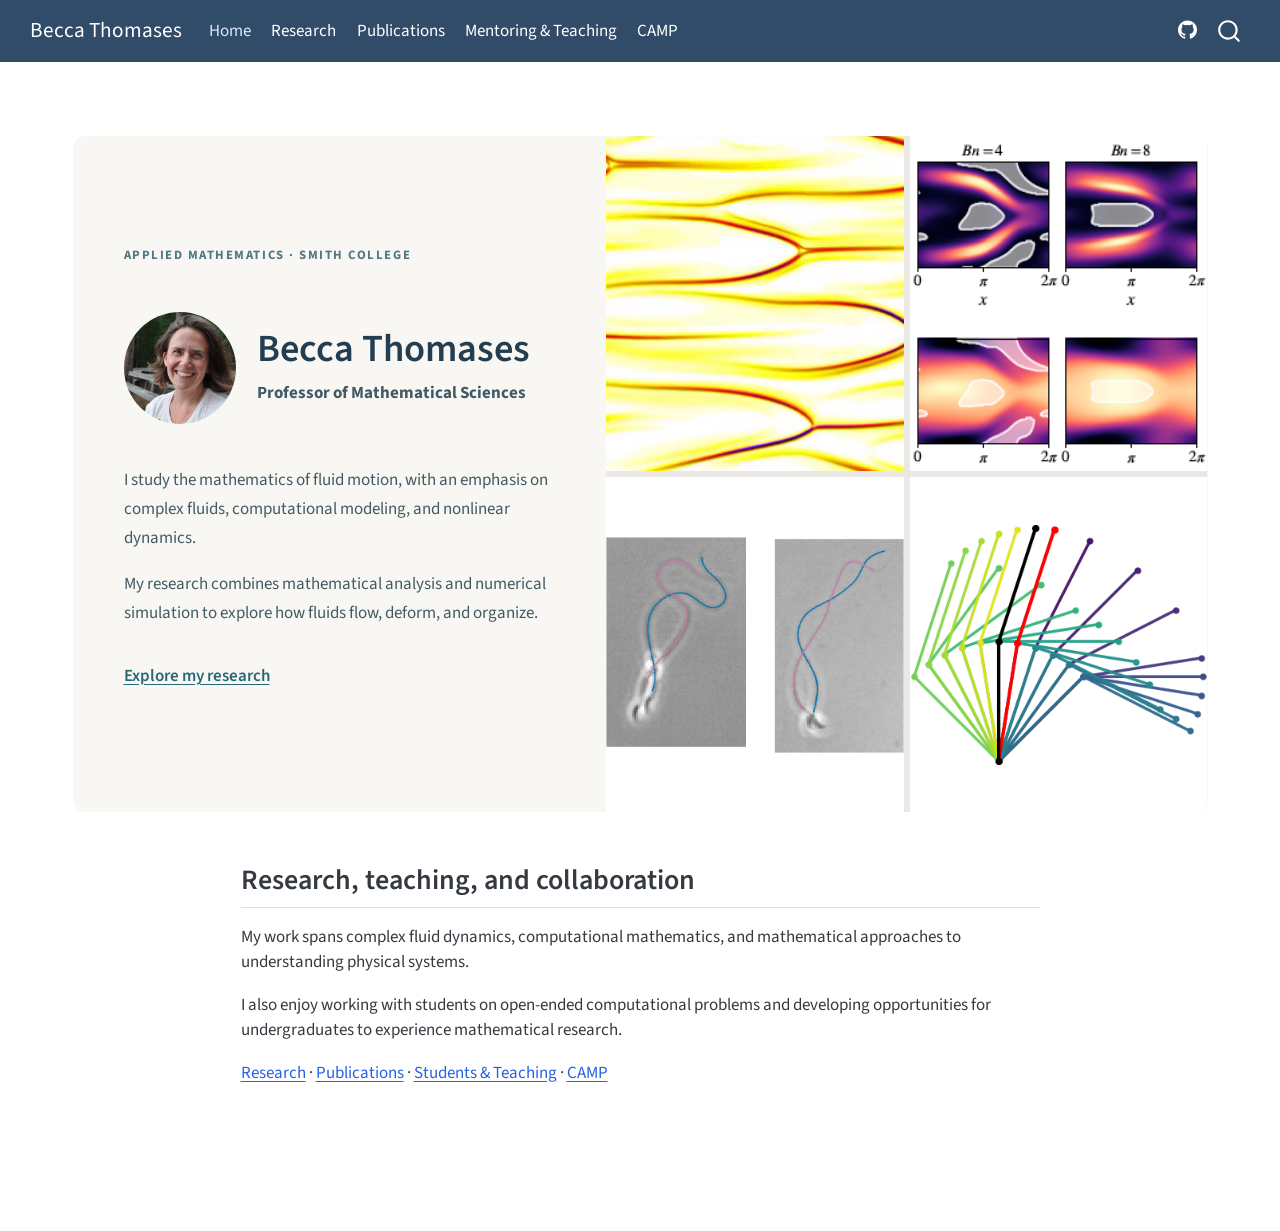
==== docs/index.html @ 9f379735 "Launch academic website" ====
<!DOCTYPE html>
<html xmlns="http://www.w3.org/1999/xhtml" lang="en" xml:lang="en"><head>

<meta charset="utf-8">
<meta name="generator" content="quarto-1.10.19">

<meta name="viewport" content="width=device-width, initial-scale=1.0, user-scalable=yes">


<title>Home – Becca Thomases</title>
<style>
/* Default styles provided by pandoc.
** See https://pandoc.org/MANUAL.html#variables-for-html for config info.
*/
span.smallcaps{font-variant: small-caps;}
div.columns{display: flex; gap: 1.5em;}
div.column{flex: auto;}
@media screen {
div.columns{gap: min(4vw, 1.5em);}
div.column{overflow-x: auto;}
}
div.hanging-indent{margin-left: 1.5em; text-indent: -1.5em;}
ul.task-list{list-style: none;}
ul.task-list li input[type="checkbox"] {
  width: 0.8em;
  margin: 0 0.8em 0.2em -1em; /* quarto-specific, see https://github.com/quarto-dev/quarto-cli/issues/4556 */ 
  vertical-align: middle;
}
</style>


<script src="site_libs/quarto-nav/quarto-nav.js"></script>
<script src="site_libs/quarto-nav/headroom.min.js"></script>
<script src="site_libs/clipboard/clipboard.min.js"></script>
<script src="site_libs/quarto-search/autocomplete.umd.js"></script>
<script src="site_libs/quarto-search/fuse.min.js"></script>
<script src="site_libs/quarto-search/quarto-search.js"></script>
<meta name="quarto:offset" content="./">
<script src="site_libs/quarto-html/quarto.js" type="module"></script>
<script src="site_libs/quarto-html/tabsets/tabsets.js" type="module"></script>
<script src="site_libs/quarto-html/popper.min.js"></script>
<script src="site_libs/quarto-html/tippy.umd.min.js"></script>
<script src="site_libs/quarto-html/anchor.min.js"></script>
<link href="site_libs/quarto-html/tippy.css" rel="stylesheet">
<link href="site_libs/quarto-html/quarto-syntax-highlighting-bf27225e3a48a9273f3daa8f8e829971.css" rel="stylesheet" id="quarto-text-highlighting-styles">
<script src="site_libs/bootstrap/bootstrap.min.js"></script>
<link href="site_libs/bootstrap/bootstrap-icons.css" rel="stylesheet">
<link href="site_libs/bootstrap/bootstrap-e3ee6b664443cc3987e8feb0784fa618.min.css" rel="stylesheet" append-hash="true" id="quarto-bootstrap" data-mode="light">
<script id="quarto-search-options" type="application/json">{
  "location": "navbar",
  "copy-button": false,
  "collapse-after": 3,
  "panel-placement": "end",
  "type": "overlay",
  "limit": 50,
  "keyboard-shortcut": [
    "f",
    "/",
    "s"
  ],
  "show-item-context": false,
  "language": {
    "search-no-results-text": "No results",
    "search-matching-documents-text": "matching documents",
    "search-copy-link-title": "Copy link to search",
    "search-hide-matches-text": "Hide additional matches",
    "search-more-match-text": "more match in this document",
    "search-more-matches-text": "more matches in this document",
    "search-clear-button-title": "Clear",
    "search-text-placeholder": "",
    "search-detached-cancel-button-title": "Cancel",
    "search-submit-button-title": "Submit",
    "search-label": "Search"
  }
}</script>


<link rel="stylesheet" href="styles.css">
</head>

<body class="nav-fixed quarto-light">

<div id="quarto-search-results"></div>
  <header id="quarto-header" class="headroom fixed-top">
    <nav class="navbar navbar-expand-lg " data-bs-theme="dark">
      <div class="navbar-container container-fluid">
      <div class="navbar-brand-container mx-auto">
    <a class="navbar-brand" href="./index.html">
    <span class="navbar-title">Becca Thomases</span>
    </a>
  </div>
            <div id="quarto-search" class="" title="Search"></div>
          <button class="navbar-toggler" type="button" data-bs-toggle="collapse" data-bs-target="#navbarCollapse" aria-controls="navbarCollapse" role="menu" aria-expanded="false" aria-label="Toggle navigation" onclick="if (window.quartoToggleHeadroom) { window.quartoToggleHeadroom(); }">
  <span class="navbar-toggler-icon"></span>
</button>
          <div class="collapse navbar-collapse" id="navbarCollapse">
            <ul class="navbar-nav navbar-nav-scroll me-auto">
  <li class="nav-item">
    <a class="nav-link active" href="./index.html" aria-current="page"> 
<span class="menu-text">Home</span></a>
  </li>  
  <li class="nav-item">
    <a class="nav-link" href="./research.html"> 
<span class="menu-text">Research</span></a>
  </li>  
  <li class="nav-item">
    <a class="nav-link" href="./publications.html"> 
<span class="menu-text">Publications</span></a>
  </li>  
  <li class="nav-item">
    <a class="nav-link" href="./teaching.html"> 
<span class="menu-text">Mentoring &amp; Teaching</span></a>
  </li>  
  <li class="nav-item">
    <a class="nav-link" href="./camp.html"> 
<span class="menu-text">CAMP</span></a>
  </li>  
</ul>
            <ul class="navbar-nav navbar-nav-scroll ms-auto">
  <li class="nav-item compact">
    <a class="nav-link" href="https://github.com/beccathomases"> <i class="bi bi-github" role="img">
</i> 
<span class="menu-text"></span></a>
  </li>  
</ul>
          </div> <!-- /navcollapse -->
            <div class="quarto-navbar-tools">
</div>
      </div> <!-- /container-fluid -->
    </nav>
</header>
<!-- content -->
<div id="quarto-content" class="quarto-container page-columns page-rows-contents page-layout-full page-navbar">
<!-- sidebar -->
<!-- margin-sidebar -->
    
<!-- main -->
<main class="content column-page" id="quarto-document-content"><header id="title-block-header" class="quarto-title-block"><h1 class="title display-7">Home</h1></header>

<header id="title-block-header">


</header>


<div class="hero-section">
<div class="hero-text">
<p><span class="eyebrow">APPLIED MATHEMATICS · SMITH COLLEGE</span></p>
<div class="intro-identity">
<p><img src="images/bt.JPG" class="profile-photo img-fluid" alt="Portrait of Becca Thomases"></p>
<section id="becca-thomases" class="level1 intro-name">
<h1>Becca Thomases</h1>
<p><strong>Professor of Mathematical Sciences</strong></p>
</section>
</div>
<p>I study the mathematics of fluid motion, with an emphasis on complex fluids, computational modeling, and nonlinear dynamics.</p>
<p>My research combines mathematical analysis and numerical simulation to explore how fluids flow, deform, and organize.</p>
<p><a href="./research.html" class="hero-link">Explore my research</a></p>
</div>
<div class="hero-image-grid">
<p><img src="images/flow-structures-hero-clean.png" class="img-fluid" alt="Structures in a viscoelastic fluid simulation"></p>
<p><img src="images/evp.png" class="img-fluid" alt="Elastoviscoplastic flow simulations"></p>
<p><img src="images/sperm.png" class="img-fluid" alt="Experimental sperm flagellar shapes in Newtonian fluids"></p>
<p><img src="images/RL_2cilia.png" class="img-fluid" alt="Reinforcement learning cilia stroke reconstructions"></p>
</div>
</div>
<section id="research-teaching-and-collaboration" class="level2 home-content">
<h2 class="anchored" data-anchor-id="research-teaching-and-collaboration">Research, teaching, and collaboration</h2>
<p>My work spans complex fluid dynamics, computational mathematics, and mathematical approaches to understanding physical systems.</p>
<p>I also enjoy working with students on open-ended computational problems and developing opportunities for undergraduates to experience mathematical research.</p>
<p><a href="./research.html">Research</a> · <a href="./publications.html">Publications</a> · <a href="./teaching.html">Students &amp; Teaching</a> · <a href="./camp.html">CAMP</a></p>
</section>



</main> <!-- /main -->
<script id="quarto-html-after-body" type="application/javascript">
  window.document.addEventListener("DOMContentLoaded", function (event) {
    const icon = "";
    const anchorJS = new window.AnchorJS();
    anchorJS.options = {
      placement: 'right',
      icon: icon
    };
    anchorJS.add('.anchored');
    const isCodeAnnotation = (el) => {
      for (const clz of el.classList) {
        if (clz.startsWith('code-annotation-')) {                     
          return true;
        }
      }
      return false;
    }
    const onCopySuccess = function(e) {
      // button target
      const button = e.trigger;
      // don't keep focus
      button.blur();
      // flash "checked"
      button.classList.add('code-copy-button-checked');
      var currentTitle = button.getAttribute("title");
      button.setAttribute("title", "Copied!");
      let tooltip;
      if (window.bootstrap) {
        button.setAttribute("data-bs-toggle", "tooltip");
        button.setAttribute("data-bs-placement", "left");
        button.setAttribute("data-bs-title", "Copied!");
        tooltip = new bootstrap.Tooltip(button, 
          { trigger: "manual", 
            customClass: "code-copy-button-tooltip",
            offset: [0, -8]});
        tooltip.show();    
      }
      setTimeout(function() {
        if (tooltip) {
          tooltip.hide();
          button.removeAttribute("data-bs-title");
          button.removeAttribute("data-bs-toggle");
          button.removeAttribute("data-bs-placement");
        }
        button.setAttribute("title", currentTitle);
        button.classList.remove('code-copy-button-checked');
      }, 1000);
      // clear code selection
      e.clearSelection();
    }
    const getTextToCopy = function(trigger) {
      const outerScaffold = trigger.parentElement.cloneNode(true);
      const codeEl = outerScaffold.querySelector('code');
      for (const childEl of codeEl.children) {
        if (isCodeAnnotation(childEl)) {
          childEl.remove();
        }
      }
      return codeEl.innerText;
    }
    const clipboard = new window.ClipboardJS('.code-copy-button:not([data-in-quarto-modal])', {
      text: getTextToCopy
    });
    clipboard.on('success', onCopySuccess);
    if (window.document.getElementById('quarto-embedded-source-code-modal')) {
      const clipboardModal = new window.ClipboardJS('.code-copy-button[data-in-quarto-modal]', {
        text: getTextToCopy,
        container: window.document.getElementById('quarto-embedded-source-code-modal')
      });
      clipboardModal.on('success', onCopySuccess);
    }
      var localhostRegex = new RegExp(/^(?:http|https):\/\/localhost\:?[0-9]*\//);
      var mailtoRegex = new RegExp(/^mailto:/);
        var filterRegex = new RegExp('/' + window.location.host + '/');
      var isInternal = (href) => {
          return filterRegex.test(href) || localhostRegex.test(href) || mailtoRegex.test(href);
      }
      // Inspect non-navigation links and adorn them if external
     var links = window.document.querySelectorAll('a[href]:not(.nav-link):not(.navbar-brand):not(.toc-action):not(.sidebar-link):not(.sidebar-item-toggle):not(.pagination-link):not(.no-external):not([aria-hidden]):not(.dropdown-item):not(.quarto-navigation-tool):not(.about-link)');
      for (var i=0; i<links.length; i++) {
        const link = links[i];
        if (!isInternal(link.href)) {
          // undo the damage that might have been done by quarto-nav.js in the case of
          // links that we want to consider external
          if (link.dataset.originalHref !== undefined) {
            link.href = link.dataset.originalHref;
          }
        }
      }
    function tippyHover(el, contentFn, onTriggerFn, onUntriggerFn) {
      const config = {
        allowHTML: true,
        maxWidth: 500,
        delay: 100,
        arrow: false,
        appendTo: function(el) {
            return el.parentElement;
        },
        interactive: true,
        interactiveBorder: 10,
        theme: 'quarto',
        placement: 'bottom-start',
      };
      if (contentFn) {
        config.content = contentFn;
      }
      if (onTriggerFn) {
        config.onTrigger = onTriggerFn;
      }
      if (onUntriggerFn) {
        config.onUntrigger = onUntriggerFn;
      }
      window.tippy(el, config); 
    }
    const noterefs = window.document.querySelectorAll('a[role="doc-noteref"]');
    for (var i=0; i<noterefs.length; i++) {
      const ref = noterefs[i];
      tippyHover(ref, function() {
        // use id or data attribute instead here
        let href = ref.getAttribute('data-footnote-href') || ref.getAttribute('href');
        try { href = new URL(href).hash; } catch {}
        const id = href.replace(/^#\/?/, "");
        const note = window.document.getElementById(id);
        if (note) {
          return note.innerHTML;
        } else {
          return "";
        }
      });
    }
    const xrefs = window.document.querySelectorAll('a.quarto-xref');
    const processXRef = (id, note) => {
      // Strip column container classes
      const stripColumnClz = (el) => {
        el.classList.remove("page-full", "page-columns");
        if (el.children) {
          for (const child of el.children) {
            stripColumnClz(child);
          }
        }
      }
      stripColumnClz(note)
      if (id === null || id.startsWith('sec-')) {
        // Special case sections, only their first couple elements
        const container = document.createElement("div");
        if (note.children && note.children.length > 2) {
          container.appendChild(note.children[0].cloneNode(true));
          for (let i = 1; i < note.children.length; i++) {
            const child = note.children[i];
            if (child.tagName === "P" && child.innerText === "") {
              continue;
            } else {
              container.appendChild(child.cloneNode(true));
              break;
            }
          }
          if (window.Quarto?.typesetMath) {
            window.Quarto.typesetMath(container);
          }
          return container.innerHTML
        } else {
          if (window.Quarto?.typesetMath) {
            window.Quarto.typesetMath(note);
          }
          return note.innerHTML;
        }
      } else {
        // Remove any anchor links if they are present
        const anchorLink = note.querySelector('a.anchorjs-link');
        if (anchorLink) {
          anchorLink.remove();
        }
        if (window.Quarto?.typesetMath) {
          window.Quarto.typesetMath(note);
        }
        if (note.classList.contains("callout")) {
          return note.outerHTML;
        } else {
          return note.innerHTML;
        }
      }
    }
    for (var i=0; i<xrefs.length; i++) {
      const xref = xrefs[i];
      tippyHover(xref, undefined, function(instance) {
        instance.disable();
        let url = xref.getAttribute('href');
        let hash = undefined; 
        if (url.startsWith('#')) {
          hash = url;
        } else {
          try { hash = new URL(url).hash; } catch {}
        }
        if (hash) {
          const id = hash.replace(/^#\/?/, "");
          const note = window.document.getElementById(id);
          if (note !== null) {
            try {
              const html = processXRef(id, note.cloneNode(true));
              instance.setContent(html);
            } finally {
              instance.enable();
              instance.show();
            }
          } else {
            // See if we can fetch this
            fetch(url.split('#')[0])
            .then(res => res.text())
            .then(html => {
              const parser = new DOMParser();
              const htmlDoc = parser.parseFromString(html, "text/html");
              const note = htmlDoc.getElementById(id);
              if (note !== null) {
                const html = processXRef(id, note);
                instance.setContent(html);
              } 
            }).finally(() => {
              instance.enable();
              instance.show();
            });
          }
        } else {
          // See if we can fetch a full url (with no hash to target)
          // This is a special case and we should probably do some content thinning / targeting
          fetch(url)
          .then(res => res.text())
          .then(html => {
            const parser = new DOMParser();
            const htmlDoc = parser.parseFromString(html, "text/html");
            const note = htmlDoc.querySelector('main.content');
            if (note !== null) {
              // This should only happen for chapter cross references
              // (since there is no id in the URL)
              // remove the first header
              if (note.children.length > 0 && note.children[0].tagName === "HEADER") {
                note.children[0].remove();
              }
              const html = processXRef(null, note);
              instance.setContent(html);
            } 
          }).finally(() => {
            instance.enable();
            instance.show();
          });
        }
      }, function(instance) {
      });
    }
        let selectedAnnoteEl;
        const selectorForAnnotation = ( cell, annotation) => {
          let cellAttr = 'data-code-cell="' + cell + '"';
          let lineAttr = 'data-code-annotation="' +  annotation + '"';
          const selector = 'span[' + cellAttr + '][' + lineAttr + ']';
          return selector;
        }
        const selectCodeLines = (annoteEl) => {
          const doc = window.document;
          const targetCell = annoteEl.getAttribute("data-target-cell");
          const targetAnnotation = annoteEl.getAttribute("data-target-annotation");
          const annoteSpan = window.document.querySelector(selectorForAnnotation(targetCell, targetAnnotation));
          const lines = annoteSpan.getAttribute("data-code-lines").split(",");
          const lineIds = lines.map((line) => {
            return targetCell + "-" + line;
          })
          let top = null;
          let height = null;
          let parent = null;
          if (lineIds.length > 0) {
              //compute the position of the single el (top and bottom and make a div)
              const el = window.document.getElementById(lineIds[0]);
              top = el.offsetTop;
              height = el.offsetHeight;
              parent = el.parentElement.parentElement;
            if (lineIds.length > 1) {
              const lastEl = window.document.getElementById(lineIds[lineIds.length - 1]);
              const bottom = lastEl.offsetTop + lastEl.offsetHeight;
              height = bottom - top;
            }
            if (top !== null && height !== null && parent !== null) {
              // cook up a div (if necessary) and position it 
              let div = window.document.getElementById("code-annotation-line-highlight");
              if (div === null) {
                div = window.document.createElement("div");
                div.setAttribute("id", "code-annotation-line-highlight");
                div.style.position = 'absolute';
                parent.appendChild(div);
              }
              div.style.top = top - 2 + "px";
              div.style.height = height + 4 + "px";
              div.style.left = 0;
              let gutterDiv = window.document.getElementById("code-annotation-line-highlight-gutter");
              if (gutterDiv === null) {
                gutterDiv = window.document.createElement("div");
                gutterDiv.setAttribute("id", "code-annotation-line-highlight-gutter");
                gutterDiv.style.position = 'absolute';
                const codeCell = window.document.getElementById(targetCell);
                const gutter = codeCell.querySelector('.code-annotation-gutter');
                gutter.appendChild(gutterDiv);
              }
              gutterDiv.style.top = top - 2 + "px";
              gutterDiv.style.height = height + 4 + "px";
            }
            selectedAnnoteEl = annoteEl;
          }
        };
        const unselectCodeLines = () => {
          const elementsIds = ["code-annotation-line-highlight", "code-annotation-line-highlight-gutter"];
          elementsIds.forEach((elId) => {
            const div = window.document.getElementById(elId);
            if (div) {
              div.remove();
            }
          });
          selectedAnnoteEl = undefined;
        };
          // Handle positioning of the toggle
      window.addEventListener(
        "resize",
        throttle(() => {
          elRect = undefined;
          if (selectedAnnoteEl) {
            selectCodeLines(selectedAnnoteEl);
          }
        }, 10)
      );
      function throttle(fn, ms) {
      let throttle = false;
      let timer;
        return (...args) => {
          if(!throttle) { // first call gets through
              fn.apply(this, args);
              throttle = true;
          } else { // all the others get throttled
              if(timer) clearTimeout(timer); // cancel #2
              timer = setTimeout(() => {
                fn.apply(this, args);
                timer = throttle = false;
              }, ms);
          }
        };
      }
        // Attach click handler to the DT
        const annoteDls = window.document.querySelectorAll('dt[data-target-cell]');
        for (const annoteDlNode of annoteDls) {
          annoteDlNode.addEventListener('click', (event) => {
            const clickedEl = event.target;
            if (clickedEl !== selectedAnnoteEl) {
              unselectCodeLines();
              const activeEl = window.document.querySelector('dt[data-target-cell].code-annotation-active');
              if (activeEl) {
                activeEl.classList.remove('code-annotation-active');
              }
              selectCodeLines(clickedEl);
              clickedEl.classList.add('code-annotation-active');
            } else {
              // Unselect the line
              unselectCodeLines();
              clickedEl.classList.remove('code-annotation-active');
            }
          });
        }
    const findCites = (el) => {
      const parentEl = el.parentElement;
      if (parentEl) {
        const cites = parentEl.dataset.cites;
        if (cites) {
          return {
            el,
            cites: cites.split(' ')
          };
        } else {
          return findCites(el.parentElement)
        }
      } else {
        return undefined;
      }
    };
    var bibliorefs = window.document.querySelectorAll('a[role="doc-biblioref"]');
    for (var i=0; i<bibliorefs.length; i++) {
      const ref = bibliorefs[i];
      const citeInfo = findCites(ref);
      if (citeInfo) {
        tippyHover(citeInfo.el, function() {
          var popup = window.document.createElement('div');
          citeInfo.cites.forEach(function(cite) {
            var citeDiv = window.document.createElement('div');
            citeDiv.classList.add('hanging-indent');
            citeDiv.classList.add('csl-entry');
            var biblioDiv = window.document.getElementById('ref-' + cite);
            if (biblioDiv) {
              citeDiv.innerHTML = biblioDiv.innerHTML;
            }
            popup.appendChild(citeDiv);
          });
          return popup.innerHTML;
        });
      }
    }
  });
  </script>
</div> <!-- /content -->




</body></html>
---- docs/site_libs/quarto-html/tippy.css ----
.tippy-box[data-animation=fade][data-state=hidden]{opacity:0}[data-tippy-root]{max-width:calc(100vw - 10px)}.tippy-box{position:relative;background-color:#333;color:#fff;border-radius:4px;font-size:14px;line-height:1.4;white-space:normal;outline:0;transition-property:transform,visibility,opacity}.tippy-box[data-placement^=top]>.tippy-arrow{bottom:0}.tippy-box[data-placement^=top]>.tippy-arrow:before{bottom:-7px;left:0;border-width:8px 8px 0;border-top-color:initial;transform-origin:center top}.tippy-box[data-placement^=bottom]>.tippy-arrow{top:0}.tippy-box[data-placement^=bottom]>.tippy-arrow:before{top:-7px;left:0;border-width:0 8px 8px;border-bottom-color:initial;transform-origin:center bottom}.tippy-box[data-placement^=left]>.tippy-arrow{right:0}.tippy-box[data-placement^=left]>.tippy-arrow:before{border-width:8px 0 8px 8px;border-left-color:initial;right:-7px;transform-origin:center left}.tippy-box[data-placement^=right]>.tippy-arrow{left:0}.tippy-box[data-placement^=right]>.tippy-arrow:before{left:-7px;border-width:8px 8px 8px 0;border-right-color:initial;transform-origin:center right}.tippy-box[data-inertia][data-state=visible]{transition-timing-function:cubic-bezier(.54,1.5,.38,1.11)}.tippy-arrow{width:16px;height:16px;color:#333}.tippy-arrow:before{content:"";position:absolute;border-color:transparent;border-style:solid}.tippy-content{position:relative;padding:5px 9px;z-index:1}
---- docs/site_libs/quarto-html/quarto-syntax-highlighting-bf27225e3a48a9273f3daa8f8e829971.css ----
/* quarto syntax highlight colors */
:root {
  --quarto-hl-ot-color: #003B4F;
  --quarto-hl-at-color: #657422;
  --quarto-hl-ss-color: #20794D;
  --quarto-hl-an-color: #5E5E5E;
  --quarto-hl-fu-color: #4758AB;
  --quarto-hl-st-color: #20794D;
  --quarto-hl-cf-color: #003B4F;
  --quarto-hl-op-color: #5E5E5E;
  --quarto-hl-er-color: #AD0000;
  --quarto-hl-bn-color: #AD0000;
  --quarto-hl-al-color: #AD0000;
  --quarto-hl-va-color: #111111;
  --quarto-hl-bu-color: inherit;
  --quarto-hl-ex-color: inherit;
  --quarto-hl-pp-color: #AD0000;
  --quarto-hl-in-color: #5E5E5E;
  --quarto-hl-vs-color: #20794D;
  --quarto-hl-wa-color: #5E5E5E;
  --quarto-hl-do-color: #5E5E5E;
  --quarto-hl-im-color: #00769E;
  --quarto-hl-ch-color: #20794D;
  --quarto-hl-dt-color: #AD0000;
  --quarto-hl-fl-color: #AD0000;
  --quarto-hl-co-color: #5E5E5E;
  --quarto-hl-cv-color: #5E5E5E;
  --quarto-hl-cn-color: #8f5902;
  --quarto-hl-sc-color: #5E5E5E;
  --quarto-hl-dv-color: #AD0000;
  --quarto-hl-kw-color: #003B4F;
}

/* other quarto variables */
:root {
  --quarto-font-monospace: SFMono-Regular, Menlo, Monaco, Consolas, "Liberation Mono", "Courier New", monospace;
}

/* syntax highlight based on Pandoc's rules */
pre > code.sourceCode > span {
  color: #003B4F;
}

code.sourceCode > span {
  color: #003B4F;
}

div.sourceCode,
div.sourceCode pre.sourceCode {
  color: #003B4F;
}

/* Normal */
code span {
  color: #003B4F;
}

/* Alert */
code span.al {
  color: #AD0000;
  font-style: inherit;
}

/* Annotation */
code span.an {
  color: #5E5E5E;
  font-style: inherit;
}

/* Attribute */
code span.at {
  color: #657422;
  font-style: inherit;
}

/* BaseN */
code span.bn {
  color: #AD0000;
  font-style: inherit;
}

/* BuiltIn */
code span.bu {
  font-style: inherit;
}

/* ControlFlow */
code span.cf {
  color: #003B4F;
  font-weight: bold;
  font-style: inherit;
}

/* Char */
code span.ch {
  color: #20794D;
  font-style: inherit;
}

/* Constant */
code span.cn {
  color: #8f5902;
  font-style: inherit;
}

/* Comment */
code span.co {
  color: #5E5E5E;
  font-style: inherit;
}

/* CommentVar */
code span.cv {
  color: #5E5E5E;
  font-style: italic;
}

/* Documentation */
code span.do {
  color: #5E5E5E;
  font-style: italic;
}

/* DataType */
code span.dt {
  color: #AD0000;
  font-style: inherit;
}

/* DecVal */
code span.dv {
  color: #AD0000;
  font-style: inherit;
}

/* Error */
code span.er {
  color: #AD0000;
  font-style: inherit;
}

/* Extension */
code span.ex {
  font-style: inherit;
}

/* Float */
code span.fl {
  color: #AD0000;
  font-style: inherit;
}

/* Function */
code span.fu {
  color: #4758AB;
  font-style: inherit;
}

/* Import */
code span.im {
  color: #00769E;
  font-style: inherit;
}

/* Information */
code span.in {
  color: #5E5E5E;
  font-style: inherit;
}

/* Keyword */
code span.kw {
  color: #003B4F;
  font-weight: bold;
  font-style: inherit;
}

/* Operator */
code span.op {
  color: #5E5E5E;
  font-style: inherit;
}

/* Other */
code span.ot {
  color: #003B4F;
  font-style: inherit;
}

/* Preprocessor */
code span.pp {
  color: #AD0000;
  font-style: inherit;
}

/* SpecialChar */
code span.sc {
  color: #5E5E5E;
  font-style: inherit;
}

/* SpecialString */
code span.ss {
  color: #20794D;
  font-style: inherit;
}

/* String */
code span.st {
  color: #20794D;
  font-style: inherit;
}

/* Variable */
code span.va {
  color: #111111;
  font-style: inherit;
}

/* VerbatimString */
code span.vs {
  color: #20794D;
  font-style: inherit;
}

/* Warning */
code span.wa {
  color: #5E5E5E;
  font-style: italic;
}

.prevent-inlining {
  content: "</";
}

/*# sourceMappingURL=8be38f48d34c45af72792cbd699585e7.css.map */
---- docs/styles.css ----
/* css styles */

/* Homepage split hero */

.hero-section {
  display: grid;
  grid-template-columns: 47% 53%;
  align-items: stretch;
  max-width: 1180px;
  margin: 2.5rem auto 3rem;
  background: #f8f7f3;
  border-radius: 12px;
  overflow: hidden;
}

.hero-text {
  padding: 3.5rem 3rem;
  display: flex;
  flex-direction: column;
  justify-content: center;
}

.hero-text h1 {
  color: #243e51;
  font-size: clamp(2.3rem, 4vw, 3.6rem);
  line-height: 1.1;
  margin: 0.6rem 0 1rem;
}

.hero-text p {
  color: #425a63;
  line-height: 1.7;
}

.eyebrow {
  color: #517781;
  font-size: 0.75rem;
  font-weight: 700;
  letter-spacing: 0.12em;
}

.hero-link {
  display: inline-block;
  margin-top: 1rem;
  color: #286775;
  font-weight: 600;
}

.hero-image {
  min-height: 420px;
}

.hero-image p {
  margin: 0;
  height: 100%;
}

.hero-image img {
  width: 100%;
  height: 100%;
  object-fit: cover;
  display: block;
}

.home-content {
  max-width: 850px;
  margin: 0 auto 4rem;
  padding: 0 1.5rem;
}

@media (max-width: 760px) {
  .hero-section {
    grid-template-columns: 1fr;
    margin: 1rem;
  }

  .hero-text {
    padding: 2.5rem 1.5rem;
  }

  .hero-image {
    min-height: 340px;
  }
}
/* Hide the default page title on the homepage */
body:has(.hero-section) #title-block-header {
  display: none;
}

/* Four-image research mosaic on homepage */

.hero-image-grid {
  display: grid;
  grid-template-columns: repeat(2, minmax(0, 1fr));
  grid-template-rows: repeat(2, minmax(0, 1fr));
  gap: 6px;
  min-width: 0;
  background: #ffffff;
}

.hero-image-grid > p {
  margin: 0;
  min-width: 0;
  min-height: 0;
  overflow: hidden;
}

.hero-image-grid img {
  width: 100%;
  height: 100%;
  display: block;
  object-fit: cover;
  object-position: center;
}

/* Keep the four tiles together on smaller screens */
@media (max-width: 760px) {
  .hero-image-grid {
    aspect-ratio: 1 / 1;
  }
}


/* Refine the four-image research mosaic */

.hero-image-grid {
  gap: 6px;
  background: #e9e8e4;
}

.hero-image-grid > p {
  background: #ffffff;
}

/* Show the complete sperm figure */
.hero-image-grid > p:nth-child(3) img {
  object-fit: contain;
}

/* Show the complete EVP comparison */
.hero-image-grid > p:nth-child(2) img {
  object-fit: contain;
}

/* Align the two halves of the homepage hero */

.hero-section {
  grid-template-columns: 47% 53%;
  align-items: stretch;
}

.hero-image-grid {
  height: 100%;
  min-height: 0;
  grid-template-rows: repeat(2, minmax(0, 1fr));
}

.hero-image-grid > p {
  display: flex;
  align-items: center;
  justify-content: center;
}

.hero-image-grid img {
  max-height: 100%;
}

.intro-identity {
  display: flex;
  align-items: center;
  gap: 1.25rem;
  margin: 1.5rem 0;
}

.profile-photo {
  width: 112px;
  height: 112px;
  border-radius: 50%;
  object-fit: cover;
  object-position: 50% 35%;
  flex-shrink: 0;
}

.intro-name h1 {
  font-size: clamp(2rem, 3vw, 3rem);
  margin: 0 0 0.5rem;
}

@media (max-width: 760px) {
  .profile-photo {
    width: 90px;
    height: 90px;
  }
}


/* Research page */

.research-feature {
  display: grid;
  grid-template-columns: minmax(0, 1.1fr) minmax(0, 0.9fr);
  gap: 2.5rem;
  align-items: center;
  margin: 1.3rem 0 4rem;
}

.research-feature.reverse {
  grid-template-columns: minmax(0, 0.9fr) minmax(0, 1.1fr);
}

.research-feature.reverse .research-visual {
  grid-column: 1;
  grid-row: 1;
}

.research-feature.reverse .research-description {
  grid-column: 2;
  grid-row: 1;
}

.research-description {
  line-height: 1.75;
}

.research-visual {
  background: #f8f7f3;
  border-radius: 10px;
  padding: 0.8rem;
  text-align: center;
}

.research-visual img {
  display: block;
  width: 100%;
  max-height: 340px;
  object-fit: contain;
  border-radius: 5px;
}

.research-visual p {
  margin: 0;
}

.research-visual em {
  display: block;
  margin-top: 0.7rem;
  color: #637780;
  font-size: 0.82rem;
}

@media (max-width: 760px) {
  .research-feature,
  .research-feature.reverse {
    display: flex;
    flex-direction: column;
    gap: 1rem;
    margin-bottom: 3rem;
  }

  .research-visual {
    width: 100%;
  }
}

/* Publications page */

body:has(a[href*="scholarworks.smith.edu"]) main h3 {
  color: #557c87;
  font-size: 1.1rem;
  margin-top: 2rem;
}

body:has(a[href*="scholarworks.smith.edu"]) main p {
  line-height: 1.65;
}

body:has(a[href*="scholarworks.smith.edu"]) main hr {
  margin: 2.5rem 0;
  border-color: #e4e7e7;
}

/* CAMP page */

.camp-lead-photo {
  margin: 2rem 0 3rem;
}

.camp-lead-photo img {
  width: 100%;
  max-height: 490px;
  object-fit: cover;
  border-radius: 10px;
  display: block;
}

.camp-lead-photo p,
.camp-history-photo p {
  text-align: center;
}

.camp-lead-photo em,
.camp-history-photo em {
  color: #637780;
  font-size: 0.85rem;
}

.camp-gallery {
  display: grid;
  grid-template-columns: repeat(3, minmax(0, 1fr));
  gap: 10px;
  margin: 1.5rem 0 0.5rem;
}

.camp-gallery p {
  margin: 0;
  height: 210px;
}

.camp-gallery img {
  width: 100%;
  height: 100%;
  object-fit: cover;
  border-radius: 7px;
}

.camp-history-photo {
  margin: 1.5rem auto 3rem;
  max-width: 570px;
}

.camp-history-photo img {
  width: 100%;
  border-radius: 10px;
}

.camp-downloads {
  background: #f8f7f3;
  padding: 1.5rem 2rem;
  border-radius: 10px;
  margin: 1.5rem 0 2rem;
}

.camp-downloads h3 {
  color: #243e51;
  margin-top: 1.2rem;
}

@media (max-width: 760px) {
  .camp-gallery {
    grid-template-columns: 1fr;
  }

  .camp-gallery p {
    height: auto;
  }

  .camp-gallery img {
    height: auto;
  }

  .camp-downloads {
    padding: 1rem 1.25rem;
  }
}
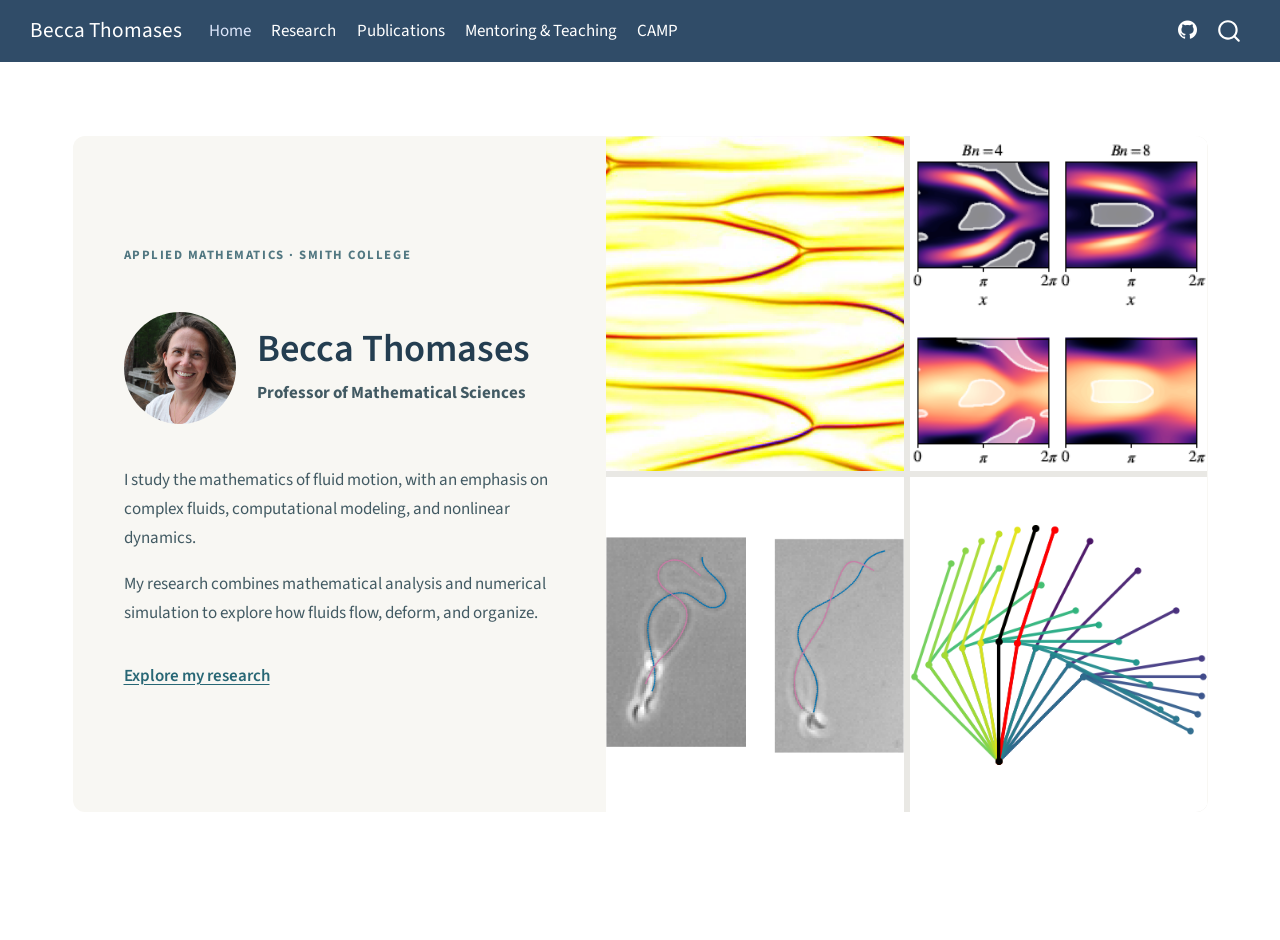
==== commit cbf6a0ac: "Simplify homepage" ====
--- a/docs/index.html
+++ b/docs/index.html
@@ -164,12 +164,6 @@
 <p><img src="images/RL_2cilia.png" class="img-fluid" alt="Reinforcement learning cilia stroke reconstructions"></p>
 </div>
 </div>
-<section id="research-teaching-and-collaboration" class="level2 home-content">
-<h2 class="anchored" data-anchor-id="research-teaching-and-collaboration">Research, teaching, and collaboration</h2>
-<p>My work spans complex fluid dynamics, computational mathematics, and mathematical approaches to understanding physical systems.</p>
-<p>I also enjoy working with students on open-ended computational problems and developing opportunities for undergraduates to experience mathematical research.</p>
-<p><a href="./research.html">Research</a> · <a href="./publications.html">Publications</a> · <a href="./teaching.html">Students &amp; Teaching</a> · <a href="./camp.html">CAMP</a></p>
-</section>
 
 
 
--- a/docs/styles.css
+++ b/docs/styles.css
@@ -362,3 +362,102 @@
     padding: 1rem 1.25rem;
   }
 }
+
+/* Mobile homepage refinements — desktop unchanged */
+
+@media (max-width: 760px) {
+
+  .hero-section {
+    display: flex;
+    flex-direction: column;
+    margin: 1rem;
+  }
+
+  .hero-text {
+    padding: 2rem 1.5rem;
+  }
+
+  .hero-image-grid {
+    display: grid;
+    grid-template-columns: repeat(2, minmax(0, 1fr));
+    grid-template-rows: repeat(2, minmax(0, 1fr));
+    width: 100%;
+    height: auto;
+    aspect-ratio: 1 / 1;
+    gap: 6px;
+  }
+
+  .hero-image-grid > p {
+    width: 100%;
+    height: 100%;
+    min-width: 0;
+    min-height: 0;
+    overflow: hidden;
+  }
+
+  .hero-image-grid img {
+    width: 100%;
+    height: 100%;
+    object-fit: contain;
+  }
+}
+
+/* Mobile homepage: stack text above image mosaic */
+@media screen and (max-width: 760px) {
+
+  .hero-section {
+    display: grid !important;
+    grid-template-columns: minmax(0, 1fr) !important;
+    width: auto !important;
+    max-width: none;
+    height: auto !important;
+    margin: 1rem 0.75rem 2rem;
+  }
+
+  .hero-text {
+    min-width: 0;
+    padding: 1.75rem 1.25rem;
+  }
+
+  .hero-text h1 {
+    font-size: 2rem;
+    overflow-wrap: normal;
+  }
+
+  .intro-identity {
+    gap: 0.8rem;
+  }
+
+  .profile-photo {
+    width: 76px;
+    height: 76px;
+  }
+
+  .hero-image-grid {
+    display: grid !important;
+    grid-template-columns: repeat(2, minmax(0, 1fr));
+    grid-template-rows: repeat(2, minmax(0, 1fr));
+    width: 100%;
+    height: auto !important;
+    aspect-ratio: 1 / 1;
+    min-height: 0;
+    gap: 4px;
+  }
+
+  .hero-image-grid > p {
+    min-width: 0;
+    min-height: 0;
+    margin: 0;
+    overflow: hidden;
+  }
+
+  .hero-image-grid img {
+    width: 100%;
+    height: 100%;
+    object-fit: contain;
+  }
+
+  .home-content {
+    padding: 0 1rem;
+  }
+}
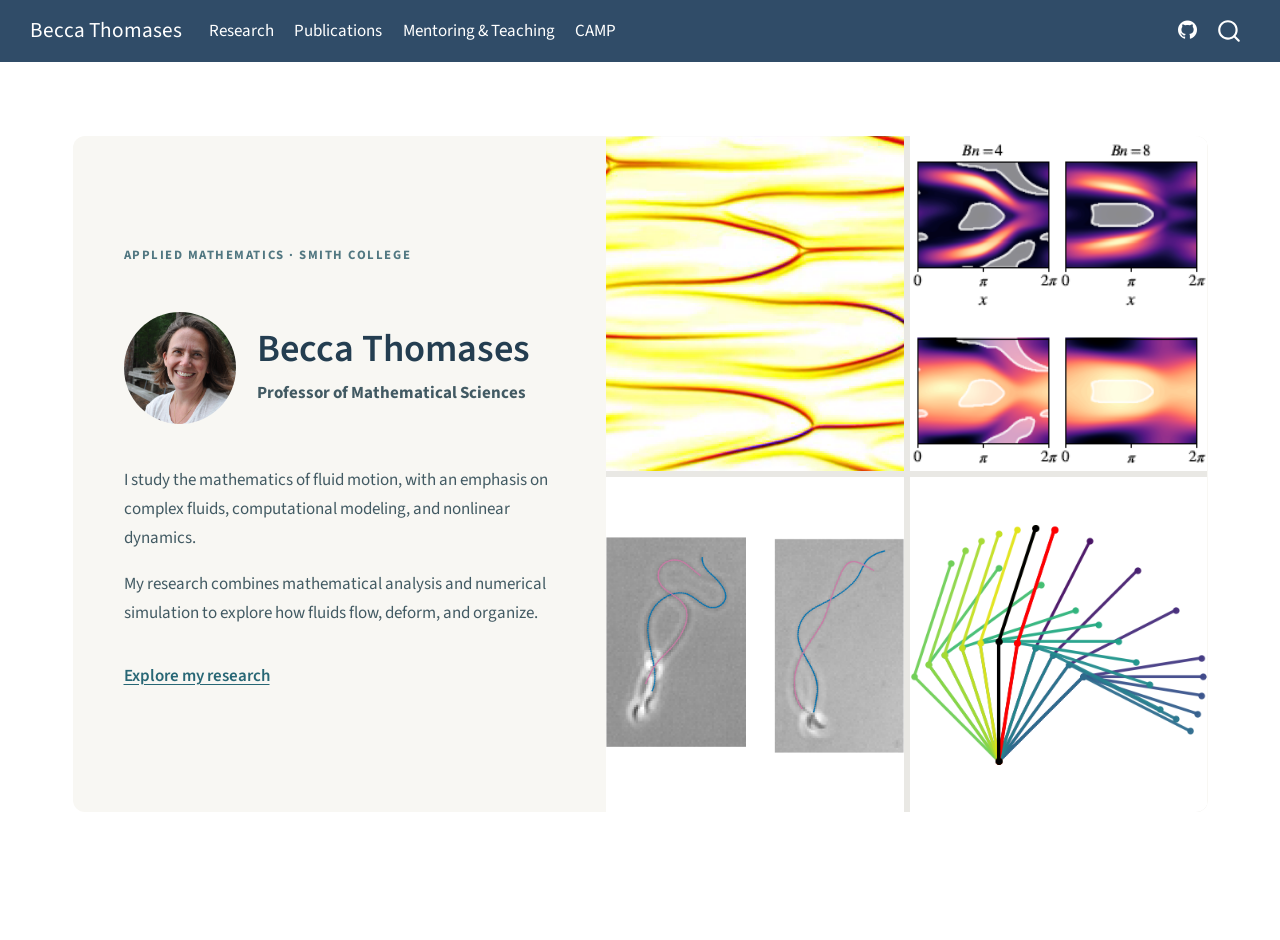
==== commit 881496be: "Simplify navigation" ====
--- a/docs/index.html
+++ b/docs/index.html
@@ -96,10 +96,6 @@
           <div class="collapse navbar-collapse" id="navbarCollapse">
             <ul class="navbar-nav navbar-nav-scroll me-auto">
   <li class="nav-item">
-    <a class="nav-link active" href="./index.html" aria-current="page"> 
-<span class="menu-text">Home</span></a>
-  </li>  
-  <li class="nav-item">
     <a class="nav-link" href="./research.html"> 
 <span class="menu-text">Research</span></a>
   </li>  
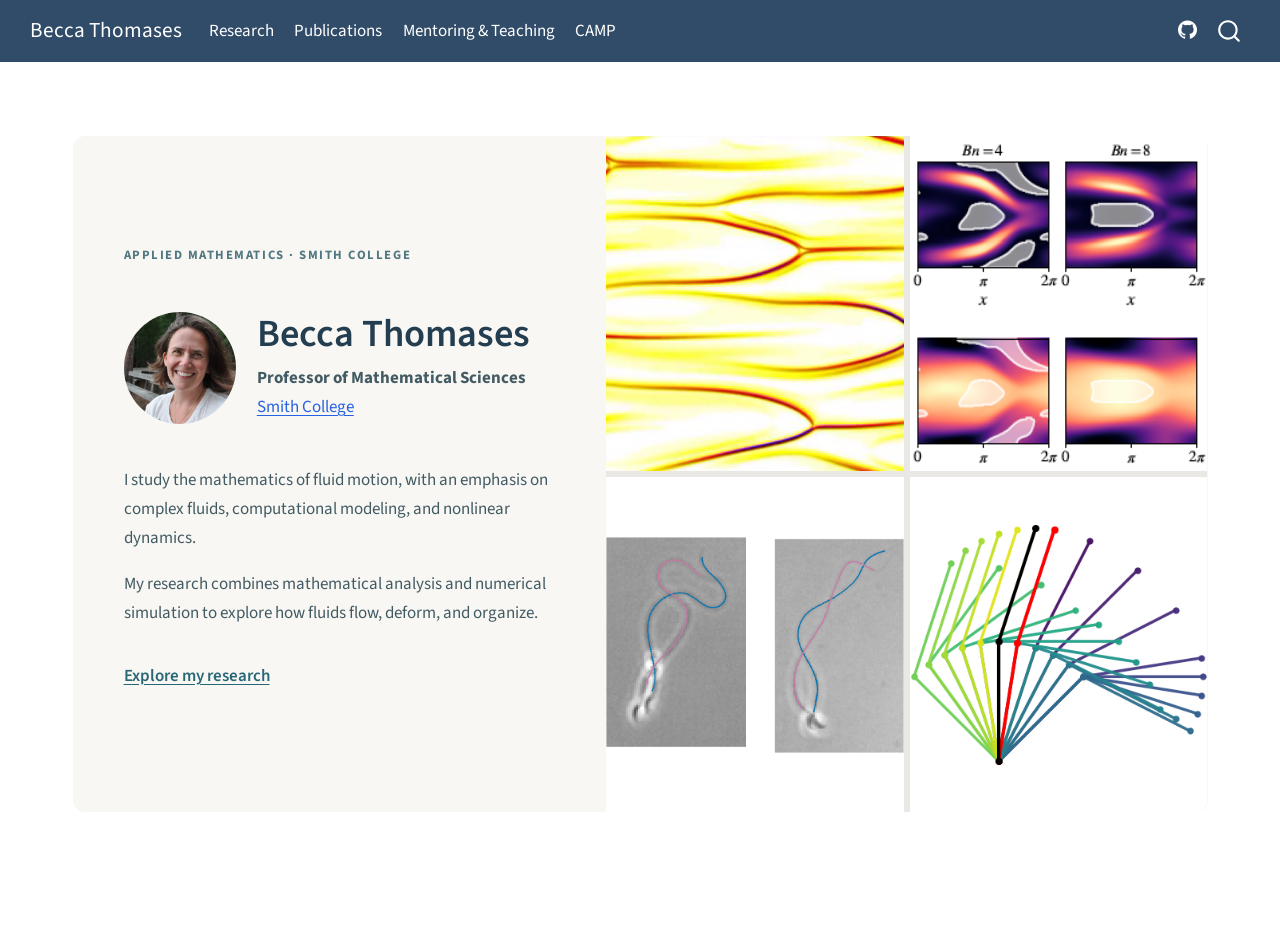
==== commit 932a0740: "Add Smith College faculty profile link" ====
--- a/docs/index.html
+++ b/docs/index.html
@@ -146,7 +146,8 @@
 <p><img src="images/bt.JPG" class="profile-photo img-fluid" alt="Portrait of Becca Thomases"></p>
 <section id="becca-thomases" class="level1 intro-name">
 <h1>Becca Thomases</h1>
-<p><strong>Professor of Mathematical Sciences</strong></p>
+<p><strong>Professor of Mathematical Sciences</strong><br>
+<a href="https://www.smith.edu/people/becca-thomases">Smith College</a></p>
 </section>
 </div>
 <p>I study the mathematics of fluid motion, with an emphasis on complex fluids, computational modeling, and nonlinear dynamics.</p>
